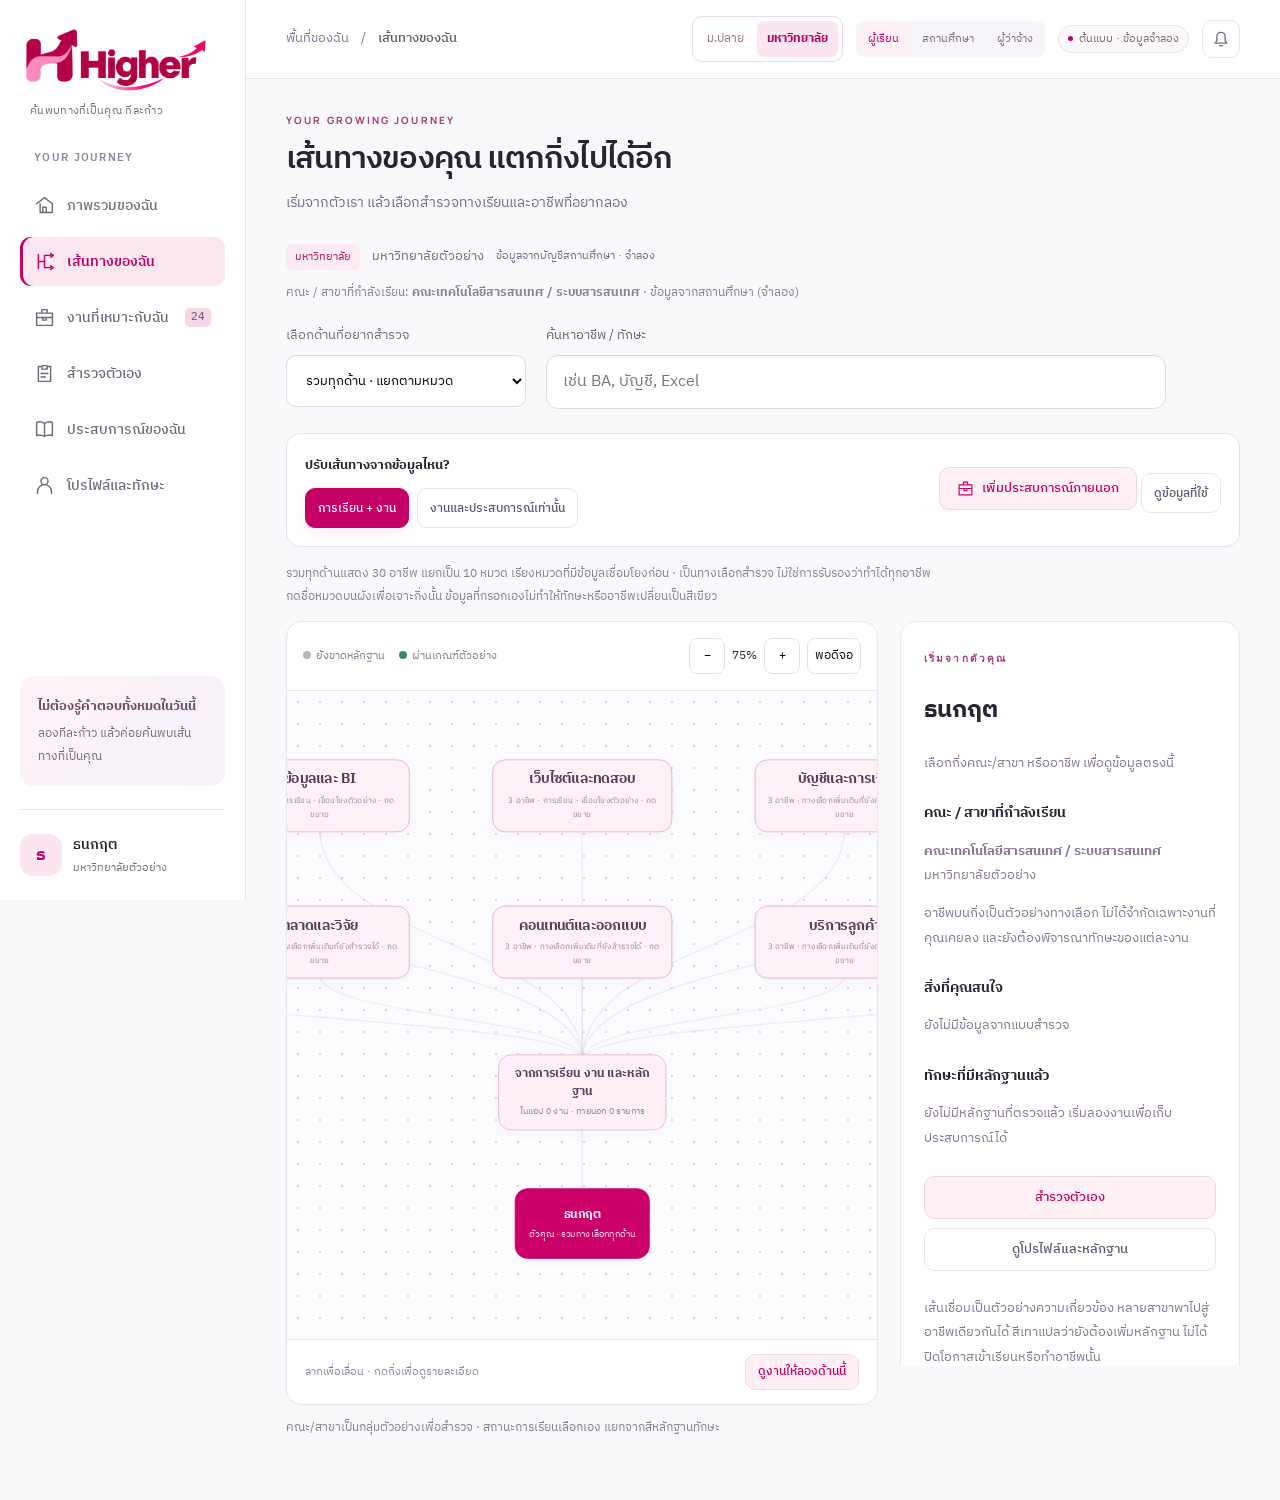
==== university.html @ 0d90d44c "Add files via upload" ====
<!doctype html>
<html lang="th">
<head>
  <meta charset="utf-8"><meta name="viewport" content="width=device-width,initial-scale=1">
  <meta name="theme-color" content="#c90068">
  <meta name="description" content="Higher ต้นแบบสำหรับนักศึกษามหาวิทยาลัย เชื่อมคณะ ทักษะ อาชีพ และงานระหว่างเรียน">
  <title>Higher — ต้นแบบมหาวิทยาลัย</title>
  <link rel="stylesheet" href="styles.css">
  <link rel="stylesheet" href="polish.css">
  <link rel="stylesheet" href="assessment-v2.css">
  <link rel="stylesheet" href="theme-v3.css">
  <link rel="stylesheet" href="careers-v4.css">
  <link rel="stylesheet" href="journey-v5.css">
  <link rel="stylesheet" href="tree-v6.css">
  <link rel="stylesheet" href="adaptive-journey.css">
  <link rel="stylesheet" href="audit-fixes.css">
</head>
<body data-demo-cohort="university">
  <div id="app"></div><div id="overlay"></div><div id="toast" role="status" aria-live="polite"></div>
  <script src="app.js"></script>
  <script src="assessment-v2.js"></script>
  <script src="experience-v3.js"></script>
  <script src="career-data-v4.js"></script>
  <script src="careers-v4.js"></script>
  <script src="journey-v5.js"></script>
  <script src="tree-v6.js"></script>
  <script src="institution-v7.js"></script>
  <script src="education-tree-v8.js"></script>
  <script src="demo-navigation.js"></script>
  <script src="adaptive-journey.js"></script>
  <script src="audit-fixes.js"></script>
</body>
</html>
---- styles.css ----
@import url('https://fonts.googleapis.com/css2?family=IBM+Plex+Sans+Thai:wght@400;450;500;600;700&family=Manrope:wght@400;500;600;700;800&display=swap');
:root{--pink:#c90068;--pink-dark:#a50055;--soft:#fff0f6;--ink:#26252d;--muted:#85818d;--line:#eeecf1;--green:#267a65;--bg:#faf9fc;--purple:#8064c5;--blue:#4589bd;--gold:#b88b35;--side:238px}*{box-sizing:border-box}body{margin:0;background:var(--bg);color:var(--ink);font-family:'IBM Plex Sans Thai',system-ui,sans-serif;font-size:14px}button,input,select,textarea{font:inherit}button,a,input,select,textarea{-webkit-tap-highlight-color:transparent}button{cursor:pointer}button:disabled{cursor:not-allowed;opacity:.45}button,a{touch-action:manipulation}button:focus-visible,a:focus-visible{outline:3px solid #eeb0d0;outline-offset:4px}a{color:inherit;text-decoration:none}svg{display:block}button svg{pointer-events:none}.icon{width:20px;height:20px;flex-shrink:0}.sidebar{width:var(--side);position:fixed;inset:0 auto 0 0;background:white;border-right:1px solid var(--line);padding:32px 22px;display:flex;flex-direction:column;z-index:30}.brand{display:flex;align-items:center;gap:10px;font-family:Manrope,sans-serif;font-size:29px;font-weight:800;letter-spacing:-1.7px}.brand-mark{color:var(--pink);width:32px;height:36px}.brand span{color:var(--pink)}.side-caption{font-size:11px;color:var(--muted);margin:6px 0 34px 42px;letter-spacing:.2px}.nav-label{font-size:10px;letter-spacing:1.6px;font-weight:600;color:#aba6b0;margin:0 13px 13px}.nav{display:grid;gap:6px}.nav a{display:flex;align-items:center;gap:12px;border-radius:10px;padding:12px 13px;color:#797481;font-weight:500}.nav a:hover{background:#faf7fa}.nav a.active{background:var(--soft);color:var(--pink);font-weight:600}.nav a .count{margin-left:auto;background:#f7d7e7;border-radius:5px;padding:0 6px;font-size:10px}.sidebar-bottom{margin-top:auto}.side-note{padding:16px;background:#faf8fc;border:1px solid var(--line);border-radius:12px;font-size:11px;color:var(--muted);line-height:1.8}.side-note b{display:block;color:#69606e;margin-bottom:4px}.profile-small{display:flex;align-items:center;gap:10px;margin-top:21px;border-top:1px solid var(--line);padding-top:20px}.avatar{display:grid;place-items:center;width:36px;height:36px;border-radius:12px;background:#f5dcea;color:var(--pink);font-weight:700}.profile-small b{font-size:12px}.profile-small small{font-size:10px;display:block;color:var(--muted)}.main{margin-left:var(--side)}.topbar{height:77px;border-bottom:1px solid var(--line);padding:0 42px;background:#ffffffd9;display:flex;align-items:center;justify-content:space-between;gap:15px}.breadcrumb{font-size:12px;color:var(--muted);display:flex;gap:10px;align-items:center}.breadcrumb b{color:#605868;font-weight:500}.top-actions{display:flex;gap:16px;align-items:center}.demo-pill{display:flex;align-items:center;gap:6px;font-size:10px;color:#9e8391;background:#fbf5f8;border:1px solid #f0e3ea;padding:4px 9px;border-radius:20px}.dot{height:5px;width:5px;border-radius:50%;background:var(--pink);display:inline-block}.icon-button{border:1px solid var(--line);background:white;border-radius:8px;width:34px;height:34px;display:grid;place-items:center;color:#777080}.content{max-width:1530px;margin:auto;padding:35px 42px 44px}.eyebrow{font:700 10px Manrope,sans-serif;letter-spacing:2px;color:var(--pink);margin-bottom:8px}.page-head{display:flex;justify-content:space-between;align-items:center;gap:20px;margin-bottom:24px}.page-head h1{font-size:28px;letter-spacing:-.7px;margin:0 0 6px;font-weight:600}.page-head p{margin:0;font-size:12px;color:var(--muted);line-height:1.8}.btn{display:inline-flex;align-items:center;justify-content:center;gap:8px;border:1px solid var(--line);background:white;padding:10px 16px;border-radius:9px;color:#665c6b;font-weight:500;font-size:12px;white-space:nowrap}.btn .icon{width:16px;height:16px}.btn:hover{background:#faf6f9;border-color:#dec8d4}.btn.primary{background:var(--pink);border-color:var(--pink);color:white;box-shadow:0 4px 10px #c9006812}.btn.primary:hover{background:var(--pink-dark)}.btn.soft{color:var(--pink);border-color:#f2d5e3;background:var(--soft)}.btn.small{padding:7px 11px;font-size:11px}.btn.ghost{background:transparent;border-color:transparent}.stats{display:grid;grid-template-columns:repeat(4,1fr);gap:16px;margin-bottom:22px}.stat{background:white;border:1px solid var(--line);border-radius:12px;padding:17px 19px;display:flex;gap:13px;align-items:center}.stat-icon{display:grid;place-items:center;width:38px;height:38px;border-radius:11px;background:var(--soft);color:var(--pink)}.stat:nth-child(2) .stat-icon{color:var(--purple);background:#f2edf9}.stat:nth-child(3) .stat-icon{color:var(--green);background:#eaf5f0}.stat:nth-child(4) .stat-icon{color:var(--gold);background:#fcf5e9}.stat small{font-size:10px;color:var(--muted);display:block}.stat strong{font-family:Manrope,sans-serif;font-size:22px;line-height:1.7}.stat strong em{font:400 11px 'IBM Plex Sans Thai',sans-serif;color:var(--muted);font-style:normal;margin-left:5px}.map-layout{display:grid;grid-template-columns:minmax(0,1fr) 280px;gap:20px;align-items:start}.panel{background:white;border:1px solid var(--line);border-radius:13px;overflow:hidden}.panel-top{padding:18px 21px;border-bottom:1px solid var(--line);display:flex;justify-content:space-between;align-items:center;gap:12px}.panel-top h2{font-size:14px;font-weight:600;margin:0 0 3px}.panel-top p{font-size:10px;color:var(--muted);margin:0}.segmented{display:inline-flex;gap:3px;background:#f7f5f8;padding:3px;border-radius:8px}.segmented button{border:0;background:transparent;border-radius:6px;padding:6px 11px;font-size:10px;color:var(--muted)}.segmented button.active{background:white;color:var(--pink);box-shadow:0 1px 4px #28202c10}.map-toolbar{display:flex;align-items:center;justify-content:space-between;gap:10px;padding:12px 20px;flex-wrap:wrap}.legend{display:flex;gap:13px;font-size:9px;color:var(--muted);align-items:center}.legend span{display:flex;gap:5px;align-items:center}.legend i{width:7px;height:7px;border:1.5px solid #c6c1cd;border-radius:50%;display:inline-block}.legend .done{background:var(--pink);border-color:var(--pink)}.legend .open{border-color:var(--pink);background:white}.legend .later{border-style:dashed}.map-note{font-size:9px;color:#9b8490}.map-viewport{position:relative;height:510px;overflow:auto;background-color:#fcfbfe;background-image:radial-gradient(#ddd7e7 1px,transparent 1px);background-size:19px 19px;scrollbar-width:thin;overscroll-behavior:contain}.map-stage{position:relative;width:850px;height:535px;transform-origin:top left;transition:scale .15s}.map-lines{position:absolute;inset:0;width:850px;height:535px;pointer-events:none}.path{fill:none;stroke:#dad3e4;stroke-width:2;stroke-linecap:round;stroke-dasharray:5 6}.path.ready{stroke:#d670a4;stroke-dasharray:none}.path.explored{stroke:var(--pink);stroke-width:3;stroke-dasharray:none}.branch-caption{position:absolute;top:20px;font-size:10px;font-weight:500;display:flex;gap:5px;align-items:center;color:var(--purple)}.branch-caption.biz{color:var(--green)}.branch-caption.tech{color:var(--blue)}.node{position:absolute;z-index:2;transform:translate(-50%,-50%);width:140px;min-height:63px;background:white;border:1px solid #e0dbe7;border-radius:10px;padding:10px;text-align:left;box-shadow:0 3px 8px #3a234607;transition:box-shadow .2s,border-color .2s,translate .2s;color:var(--ink)}.node:hover{box-shadow:0 5px 15px #c900681c;translate:0 -2px;border-color:#d56b9f}.node .node-top{display:flex;gap:6px;align-items:center}.node .node-icon{width:24px;height:24px;background:#f6f1fa;border-radius:7px;color:var(--purple);display:grid;place-items:center}.node-icon .icon{width:14px;height:14px}.node b{display:block;font-size:10px;font-weight:600;line-height:1.6}.node small{display:block;margin:5px 0 0;font-size:8px;color:var(--muted)}.node.ready{border-color:#e2a6c4}.node.ready .node-icon{background:var(--soft);color:var(--pink)}.node.done{background:#fff4f9;border-color:var(--pink)}.node.selected{outline:3px solid #f8d6e7;outline-offset:3px;border-color:var(--pink)}.node.future{background:#fcfbfd}.node.future .node-icon{background:#f1eff4;color:#a49aaf}.node.current{width:160px;background:var(--pink);color:white;border-color:var(--pink);box-shadow:0 6px 18px #c9006825}.node.current small{color:#ffd2e8}.node.current .node-icon{background:#ffffff22;color:white}.node-badge{position:absolute;right:7px;top:-8px;font-size:7px;color:var(--pink);background:#fff0f6;border:1px solid #f1c8dc;padding:1px 5px;border-radius:8px}.node.done .node-badge{background:var(--pink);color:white;border-color:var(--pink)}.map-controls{display:flex;align-items:center;gap:5px}.map-controls button{border:1px solid var(--line);background:white;width:27px;height:27px;border-radius:6px;color:#746a7e;font-size:14px}.map-controls span{font-family:Manrope;font-size:9px;color:var(--muted);width:36px;text-align:center}.map-bottom{padding:12px 18px;display:flex;justify-content:space-between;align-items:center;font-size:10px;color:var(--muted);border-top:1px solid var(--line)}.map-bottom span{display:flex;align-items:center;gap:6px}.map-bottom .icon{width:13px;height:13px}.detail-panel{padding:21px}.detail-tag{font-size:9px;color:var(--pink);display:inline-block;background:var(--soft);padding:4px 8px;border-radius:5px;margin:12px 0 8px}.detail-icon{width:44px;height:44px;border-radius:12px;background:var(--soft);display:grid;place-items:center;color:var(--pink)}.detail-panel h2{font-size:20px;line-height:1.5;margin:0 0 5px;letter-spacing:-.4px}.detail-panel>p{font-size:11px;color:var(--muted);line-height:1.9;margin:8px 0 18px}.section-label{font-size:10px;font-weight:600;margin:20px 0 11px}.skill{margin:10px 0}.skill-head{display:flex;justify-content:space-between;font-size:10px;color:#79717f;margin-bottom:6px}.skill-head span:last-child{font-family:Manrope;font-size:9px}.track{height:4px;border-radius:4px;background:#f0edf3;overflow:hidden}.track i{height:100%;display:block;border-radius:4px;background:#ce76a6}.skill.met .track i{background:#67a18e}.tip{border:1px solid #efdeea;background:#fffafd;border-radius:9px;padding:11px;font-size:10px;color:#987489;line-height:1.8;margin:16px 0}.next-route{padding:10px 0;border-top:1px solid var(--line);display:flex;align-items:center;justify-content:space-between;font-size:11px}.next-route small{font-size:9px;color:var(--muted)}.detail-panel .btn{width:100%;margin-top:8px}.note-under{margin-top:13px;font-size:9px;color:var(--muted);line-height:1.8}.below-grid{display:grid;grid-template-columns:1.2fr 1fr;gap:20px;margin-top:20px}.mini-list{padding:5px 20px}.mini-row{padding:13px 0;display:flex;align-items:center;gap:12px;border-bottom:1px solid var(--line)}.mini-row:last-child{border-bottom:0}.mini-row .logo-tile{width:36px;height:36px;background:#faf1f6;color:var(--pink);border-radius:10px;display:grid;place-items:center;font-weight:700}.mini-row b{font-size:11px;display:block}.mini-row p{font-size:10px;color:var(--muted);margin:3px 0 0}.mini-row .right{margin-left:auto;text-align:right}.mini-row strong{font:700 12px Manrope}.mini-row .icon{width:17px}.update-block{padding:20px;display:flex;gap:12px}.update-block .round-icon{width:30px;height:30px;background:#ecf5f0;border-radius:50%;color:var(--green);display:grid;place-items:center;flex-shrink:0}.update-block b{font-size:11px}.update-block p{font-size:10px;color:var(--muted);line-height:1.9;margin:5px 0 10px}.pill{display:inline-flex;align-items:center;gap:5px;padding:4px 8px;border-radius:5px;font-size:9px;background:#f5f2f8;color:#81738e}.pill.pink{background:var(--soft);color:var(--pink)}.pill.green{background:#eaf5ef;color:var(--green)}.hero{background:linear-gradient(115deg,#fff3f9,#f8f0fc 65%,#f0f3fc);border:1px solid #f0ddeb;border-radius:16px;padding:30px;display:grid;grid-template-columns:1fr .7fr;align-items:center;gap:20px;margin-bottom:24px}.hero h2{font-size:29px;line-height:1.6;font-weight:600;letter-spacing:-.6px;margin:5px 0 12px}.hero h2 em{font-style:normal;color:var(--pink)}.hero p{color:#958393;font-size:12px;line-height:1.9;max-width:470px}.hero-steps{display:flex;align-items:center;justify-content:center;gap:12px}.hero-step{width:80px;height:95px;display:flex;align-items:center;justify-content:center;flex-direction:column;gap:10px;border:1px solid #ffffff;background:#ffffffaa;border-radius:14px;box-shadow:0 10px 20px #9c698b0b;color:var(--pink);font-size:10px}.hero-step:nth-child(3){translate:0 -25px}.hero-step:nth-child(1){translate:0 25px}.section-head{display:flex;justify-content:space-between;align-items:center;margin:26px 0 15px}.section-head h2{margin:0;font-size:17px;font-weight:600}.section-head p{font-size:11px;color:var(--muted)}.job-grid{display:grid;grid-template-columns:repeat(3,1fr);gap:17px}.job-card{background:white;border:1px solid var(--line);border-radius:13px;padding:20px;transition:transform .2s,box-shadow .2s}.job-card:hover{transform:translateY(-3px);box-shadow:0 10px 22px #38213908}.job-card .company{display:flex;align-items:center;justify-content:space-between;margin-bottom:17px}.company-symbol{width:39px;height:39px;border-radius:10px;display:grid;place-items:center;background:#f2ebfa;color:var(--purple);font:800 15px Manrope}.job-card:nth-child(2n) .company-symbol{background:#eaf4ef;color:var(--green)}.job-card:nth-child(3n) .company-symbol{background:#eaf1fa;color:var(--blue)}.job-card h3{font-size:16px;margin:0 0 4px}.job-card .company-name{color:var(--muted);font-size:10px}.job-card .tags{display:flex;gap:5px;flex-wrap:wrap;margin:13px 0}.job-card .reason{font-size:10px;line-height:1.8;color:#94818e;background:#fdf8fb;border-radius:7px;padding:10px}.job-card .job-foot{display:flex;justify-content:space-between;align-items:center;border-top:1px solid var(--line);padding-top:13px;margin-top:16px}.money{font:700 17px Manrope;color:var(--ink)}.money small{font:400 9px 'IBM Plex Sans Thai';color:var(--muted)}.filters{display:flex;gap:9px;align-items:center;margin-bottom:20px;flex-wrap:wrap}.search{position:relative;flex:1;min-width:180px}.search .icon{position:absolute;left:12px;top:12px;color:#aaa0b3;width:16px;height:16px}.search input{width:100%;padding:11px 14px 11px 37px;border:1px solid var(--line);border-radius:9px;background:white;font-size:12px}.filter-button{border:1px solid var(--line);background:white;border-radius:8px;padding:10px 15px;color:#8c8093;font-size:11px}.filter-button.active{background:var(--pink);border-color:var(--pink);color:white}.jobs-count{font-size:10px;color:var(--muted);margin-left:auto}.steps-overview{display:grid;grid-template-columns:repeat(3,1fr);gap:18px}.step-card{padding:22px;border:1px solid var(--line);border-radius:12px;background:white}.step-card>span{font:700 24px Manrope;color:#e3becf}.step-card h3{font-size:15px}.step-card p{font-size:11px;line-height:1.9;color:var(--muted)}.assessment-shell{max-width:760px;margin:0 auto}.assessment-intro{padding:32px}.assessment-intro h2{font-size:25px;margin:15px 0}.assessment-intro p{font-size:12px;color:var(--muted);line-height:2}.assessment-step{padding:28px}.step-progress{display:flex;gap:6px;margin:0 0 26px}.step-progress i{height:4px;background:#eee9f1;border-radius:4px;flex:1}.step-progress i.on{background:var(--pink)}.question-number{font-size:10px;color:var(--pink)}.assessment-step h2{font-size:23px;font-weight:600;line-height:1.6;margin:10px 0}.assessment-step .hint{font-size:11px;color:var(--muted)}.options{display:grid;gap:10px;margin:24px 0}.option{border:1px solid var(--line);border-radius:10px;padding:15px;text-align:left;background:white;display:flex;gap:12px;align-items:center}.option .radio{height:17px;width:17px;border:1px solid #d7d0dd;border-radius:50%;flex-shrink:0}.option.active{border-color:var(--pink);background:#fff6fa;color:var(--pink)}.option.active .radio{border:5px solid var(--pink)}.assessment-footer{display:flex;justify-content:space-between;margin-top:25px}.form-grid{display:grid;grid-template-columns:1fr 1fr;gap:16px}.field{display:block;margin-bottom:17px}.field>span{display:block;font-size:11px;color:#837789;margin:0 0 7px}.field input,.field select,.field textarea{width:100%;background:#fcfbfd;border:1px solid #e5dfe9;border-radius:8px;padding:12px;color:#51465b;font-size:12px}.field textarea{resize:vertical;min-height:88px}.check-row{display:flex;gap:9px;align-items:flex-start;color:var(--muted);font-size:11px;line-height:1.9}.check-row input{accent-color:var(--pink);margin-top:4px}.profile-grid{display:grid;grid-template-columns:1fr 1fr;gap:20px}.profile-card{padding:25px}.profile-card h2{font-size:17px;margin-top:0}.profile-intro{display:flex;gap:15px;align-items:center;margin-bottom:20px}.profile-intro .avatar{width:58px;height:58px;font-size:20px}.profile-intro h2{margin:0;font-size:21px}.profile-intro p{font-size:11px;color:var(--muted);margin:4px 0}.skills-profile .skill{margin:16px 0}.skills-profile .skill-head{font-size:12px}.skills-profile .track{height:6px}.role-switch{display:flex;gap:5px}.role-switch button{border:0;background:transparent;font-size:10px;color:var(--muted);padding:5px 8px;border-radius:5px}.role-switch button.active{color:var(--pink);background:var(--soft)}table{width:100%;border-collapse:collapse;font-size:11px;text-align:left}th{font-weight:500;color:var(--muted);background:#fcfbfd;padding:13px 20px;white-space:nowrap}td{padding:17px 20px;border-bottom:1px solid var(--line)}td b{font-size:12px}.table-wrap{overflow:auto}.empty{text-align:center;padding:50px 25px;color:var(--muted)}.empty .icon{margin:auto auto 15px;width:30px;height:30px;color:#c9b4c1}.empty h3{color:#746479;font-size:16px}.empty p{font-size:12px}.work-card{padding:23px;margin-bottom:16px}.work-top{display:flex;align-items:center;justify-content:space-between;gap:20px}.work-card h3{margin:0 0 5px;font-size:17px}.work-card p{font-size:11px;color:var(--muted);line-height:1.9}.work-steps{display:flex;gap:8px;margin:18px 0}.work-steps span{flex:1;border-top:3px solid #eee9f1;padding-top:9px;color:var(--muted);font-size:10px}.work-steps span.on{border-color:var(--pink);color:var(--pink)}.work-actions{display:flex;gap:9px;flex-wrap:wrap}.modal-backdrop{position:fixed;inset:0;background:#29203160;backdrop-filter:blur(4px);z-index:100;display:flex;align-items:center;justify-content:center;padding:24px}.modal{background:white;border-radius:17px;max-width:600px;width:100%;max-height:90vh;overflow:auto;box-shadow:0 20px 80px #20132833}.modal-head{display:flex;justify-content:space-between;align-items:center;padding:22px 25px;border-bottom:1px solid var(--line)}.modal-head h2{font-size:17px;margin:0}.modal-body{padding:25px}.modal-body h3{font-size:23px;margin:12px 0 5px}.modal-body>p{color:var(--muted);font-size:12px;line-height:1.9}.job-facts{display:grid;grid-template-columns:1fr 1fr;gap:13px;margin:20px 0}.job-facts>div{padding:12px;background:#faf8fc;border-radius:8px}.job-facts small{display:block;font-size:10px;color:var(--muted);margin-bottom:5px}.job-facts b{font-size:12px}.modal-list{font-size:12px;line-height:2;color:#877b8d;padding-left:20px}.modal-foot{display:flex;gap:10px;justify-content:flex-end;padding:17px 25px;border-top:1px solid var(--line)}.feedback-stars{display:flex;gap:8px;margin:10px 0 22px}.feedback-stars button{border:1px solid var(--line);border-radius:8px;background:white;padding:9px 13px;color:#a598ae}.feedback-stars button.active{border-color:var(--pink);background:var(--soft);color:var(--pink)}.toast{position:fixed;bottom:25px;left:calc(50% + 80px);transform:translateX(-50%);background:#392b3e;color:white;padding:12px 20px;border-radius:10px;font-size:12px;box-shadow:0 8px 25px #27192d20;z-index:200;max-width:90vw}.history-entry{border-left:2px solid #f0d4e3;padding:0 0 22px 20px;margin:5px 0 0 8px;position:relative}.history-entry:before{content:'';position:absolute;width:8px;height:8px;background:var(--pink);border:3px solid white;box-sizing:content-box;border-radius:50%;left:-8px;top:0}.history-entry h3{font-size:14px;margin:0 0 8px}.history-entry p{font-size:11px;color:var(--muted);line-height:1.9;margin:5px 0}.history-entry small{font-size:10px;color:#a699aa}.mobile-menu{display:none}.full-width{width:100%}.spacer{height:15px}.helper-text{color:var(--muted);font-size:10px;line-height:1.8}.error-text{font-size:11px;color:#bd4065}.welcome-tag{font-size:10px;color:var(--pink);background:white;border:1px solid #f1d5e4;border-radius:20px;padding:4px 10px;display:inline-flex;gap:6px;align-items:center}.key-note{color:var(--muted);font-size:10px;line-height:1.9;margin-top:17px}.recent-state{font-size:10px;background:#f0f6f2;padding:8px 12px;color:var(--green);border-radius:8px}.mobile-nav-backdrop{display:none}
@media(min-width:1550px){.map-viewport{height:540px}.map-stage{margin:0 auto}.content{padding-top:42px}}@media(max-width:1200px){:root{--side:208px}.sidebar{padding:27px 16px}.content{padding:28px}.topbar{padding:0 28px}.map-layout{grid-template-columns:minmax(0,1fr) 250px}.job-grid{grid-template-columns:repeat(2,1fr)}.stat{padding:14px 12px;gap:8px}.stat-icon{width:30px;height:30px}.stat strong{font-size:19px}}@media(max-width:980px){.map-layout{grid-template-columns:1fr}.detail-panel{display:grid;grid-template-columns:1fr 1fr;gap:0 28px}.detail-main{grid-row:span 2}.detail-panel>p{margin:0}.detail-panel .section-label{margin-top:10px}.detail-secondary .btn{width:auto}.below-grid{grid-template-columns:1fr 1fr}.hero{grid-template-columns:1fr}.hero-steps{display:none}}@media(max-width:740px){:root{--side:0px}.sidebar{transform:translateX(-105%);width:230px;transition:transform .2s;box-shadow:10px 0 35px #22162c15}.sidebar.open{transform:translateX(0)}.mobile-nav-backdrop.open{display:block;position:fixed;inset:0;background:#22162c40;z-index:25}.main{margin:0}.mobile-menu{display:grid}.topbar{height:65px;padding:0 18px}.breadcrumb{font-size:10px}.top-actions{gap:8px}.role-switch{display:none}.demo-pill{font-size:9px}.content{padding:24px 16px}.page-head{align-items:flex-start;gap:10px}.page-head h1{font-size:24px}.page-head p{font-size:11px}.page-head .btn{font-size:10px;padding:9px}.stats{grid-template-columns:repeat(2,1fr);gap:10px}.stat{padding:13px}.map-toolbar{padding:12px;gap:7px}.legend{gap:8px;font-size:8px}.map-note{display:none}.map-viewport{height:460px}.map-bottom{font-size:9px;padding:12px}.panel-top{padding:16px}.panel-top .segmented button{padding:6px 8px}.detail-panel{display:block}.detail-panel h2{font-size:20px}.below-grid,.profile-grid,.steps-overview{grid-template-columns:1fr}.job-grid{grid-template-columns:1fr}.hero{padding:24px}.hero h2{font-size:25px}.form-grid{grid-template-columns:1fr;gap:0}.assessment-step{padding:22px}.assessment-step h2{font-size:21px}.work-top{align-items:flex-start}.work-top .btn{font-size:10px}.work-steps span{font-size:9px}.modal-backdrop{padding:12px}.modal{max-height:94vh}.modal-body{padding:20px}.modal-head{padding:17px 20px}.toast{left:50%;width:max-content;max-width:90vw}.profile-card{padding:20px}.map-controls{gap:3px}.segmented{white-space:nowrap}.job-facts{grid-template-columns:1fr 1fr}.modal-foot{padding:15px 20px}.page-head .hide-mobile{display:none}}
---- polish.css ----
.node{width:124px}
.node.current{width:160px}
.branch-caption .icon{width:13px;height:13px}
.job-card .reason>.icon{display:inline-block;vertical-align:middle;width:12px;height:12px;margin-right:4px}
.tip>.icon{display:inline-block;vertical-align:middle;width:13px;height:13px}
.detail-panel .detail-main>p{font-size:11px;line-height:1.9;color:var(--muted)}
.assessment-intro .detail-icon>.icon{width:25px;height:25px}
.sidebar .profile-small .avatar{flex-shrink:0}
.sidebar .profile-small>div:last-child{min-width:0}
.sidebar .profile-small small{white-space:nowrap;text-overflow:ellipsis;overflow:hidden}
---- assessment-v2.css ----
.survey-layout{max-width:830px;margin:0 auto}.survey-meta{display:flex;align-items:center;justify-content:space-between;font-size:11px;color:var(--muted);margin-bottom:12px;gap:12px}.survey-progress{height:5px;background:#eee9f1;border-radius:6px;overflow:hidden;margin-bottom:25px}.survey-progress i{display:block;height:100%;background:var(--pink);transition:width .2s}.survey-box{padding:30px}.survey-box h2{font-size:24px;line-height:1.7;margin:12px 0}.survey-box .question-help{font-size:12px;color:var(--muted);line-height:1.9;margin:0 0 22px}.survey-box .options .option{font-size:13px}.survey-box .option .radio.square{border-radius:4px}.survey-box .example{padding:15px 18px;border-left:3px solid #e5a1c2;background:#fff7fb;border-radius:0 8px 8px 0;font-size:12px;line-height:2;color:#826e7e;margin:20px 0;white-space:pre-line}.survey-box .example b{color:#5c4a59}.survey-box .option-desc{display:block;font-size:10px;color:var(--muted);margin-top:3px}.survey-box .unknown{border-style:dashed;color:#87788f;background:#fcfafc}.survey-navigation{display:flex;justify-content:space-between;align-items:center;border-top:1px solid var(--line);margin-top:26px;padding-top:20px;gap:10px}.survey-counter{font-size:11px;color:var(--muted);text-align:center}.assessment-notice{font-size:10px;line-height:1.9;color:#9b8795;padding:14px 0}.survey-intro-grid{display:grid;grid-template-columns:repeat(3,1fr);gap:12px;margin:22px 0}.survey-intro-grid>div{border:1px solid var(--line);padding:15px;border-radius:10px;font-size:11px;line-height:1.8}.survey-intro-grid strong{font-size:21px;font-family:Manrope;display:block;color:var(--pink);margin-bottom:6px}.survey-intro-grid small{display:block;color:var(--muted)}.interest-grid{display:grid;grid-template-columns:repeat(2,1fr);gap:14px}.interest-item{padding:15px;border:1px solid var(--line);border-radius:10px}.interest-item h3{font-size:13px;margin:0 0 4px}.interest-item p{font-size:10px;color:var(--muted);line-height:1.8;margin:4px 0 12px}.interest-item strong{font:700 18px Manrope;color:var(--pink)}.interest-item small{font-size:10px;color:var(--muted)}.interest-item .track{margin-top:10px}.interest-item .track i{background:var(--pink)}.survey-section{padding:24px;margin-bottom:18px}.survey-section>h2{font-size:18px;margin:0 0 9px}.survey-section>p{font-size:12px;line-height:1.9;color:var(--muted)}.result-columns{display:grid;grid-template-columns:1.25fr 1fr;gap:20px}.result-list{padding:0;list-style:none;margin:12px 0}.result-list li{padding:11px 0;border-bottom:1px solid var(--line);font-size:12px;line-height:1.9;display:flex;justify-content:space-between;gap:12px}.result-list li span{color:var(--muted);text-align:right}.module-cards{display:grid;grid-template-columns:repeat(3,1fr);gap:12px}.module-card{border:1px solid var(--line);border-radius:11px;padding:18px;background:#fff}.module-card h3{font-size:15px;margin:10px 0 7px}.module-card p{font-size:11px;color:var(--muted);line-height:1.9;min-height:42px}.module-card .btn{width:100%}.module-card .detail-icon{width:34px;height:34px}.result-actions{display:flex;gap:10px;flex-wrap:wrap;margin-top:18px}.task-table{width:100%;border-collapse:collapse;margin:16px 0;font-size:12px}.task-table th,.task-table td{padding:9px 12px;border:1px solid var(--line);font-weight:400}.task-table th{background:#fff0f6}.rubric{font-size:11px;line-height:1.9;border:1px solid var(--line);border-radius:8px;padding:14px;margin:16px 0}.rubric summary{cursor:pointer;color:var(--pink)}.rubric ul{padding-left:18px;color:var(--muted)}.source-links{font-size:11px;line-height:2;color:var(--muted);margin:15px 0}.source-links a{color:var(--pink);text-decoration:underline;text-underline-offset:3px}.confidence-note{font-size:10px;line-height:1.8;background:#f7f4fb;border-radius:8px;padding:10px;color:#8c7c9a}.evidence-row{display:flex;justify-content:space-between;gap:10px;font-size:11px;padding:10px 0;border-bottom:1px solid var(--line)}.evidence-row span{color:var(--muted);text-align:right}.branch-survey-link{margin-top:16px;padding-top:12px;border-top:1px solid var(--line)}.support-note{padding:13px;border:1px solid #f3dce8;border-radius:8px;color:#946c84;background:#fff8fb;font-size:11px;line-height:1.9}.task-review-response{padding:15px;background:#faf8fc;border-radius:8px;white-space:pre-wrap;overflow-wrap:anywhere;font-size:12px;line-height:1.9;margin:12px 0}.survey-box textarea{width:100%;min-height:140px;padding:14px;border:1px solid #e7dfe9;border-radius:9px;resize:vertical;font:inherit;line-height:1.9}.survey-box input{width:100%;padding:12px;border:1px solid #e7dfe9;border-radius:8px}.survey-box .table-scroll{overflow:auto}.skills-placeholder{font-size:11px;color:var(--muted);padding:12px 0;line-height:1.9}
@media(max-width:740px){.survey-box{padding:21px}.survey-box h2{font-size:21px}.survey-intro-grid{gap:7px}.survey-intro-grid>div{padding:11px;font-size:10px}.result-columns{grid-template-columns:1fr}.module-cards{grid-template-columns:1fr}.module-card p{min-height:0}.interest-grid{gap:10px}.survey-section{padding:20px}.survey-navigation .btn{font-size:11px;padding:10px 12px}}
---- theme-v3.css ----
/* Higher v3: an approachable workspace, with the roadmap as the main canvas. */
:root{--pink:#c50065;--pink-dark:#a50055;--soft:#fff0f6;--ink:#292431;--muted:#756b7f;--line:#e9e5ed;--bg:#f9f8fb;--side:246px;--green:#24755e;--blue:#356b9f;--purple:#7753ab}
body{font-size:16px;line-height:1.65}button,input,select,textarea{font:inherit}button:focus-visible,a:focus-visible,input:focus-visible,textarea:focus-visible,select:focus-visible{outline:3px solid #d25e9a;outline-offset:3px}.sidebar{padding:23px 20px;background:#fff;border-color:var(--line)}.brand{letter-spacing:0;display:block;padding:0 2px}.brand-image{display:block;width:188px;max-width:100%;height:auto}.side-caption{margin:8px 10px 29px;font-size:11px;color:#78697b;letter-spacing:.3px}.nav-label{font-size:11px;letter-spacing:1.3px;color:#8f8398;margin:0 14px 14px}.nav{gap:7px}.nav a{font-size:14px;padding:12px 14px;border-radius:11px;gap:12px;color:#716879;font-weight:450;min-height:49px}.nav a.active{background:#fce7f1;color:var(--pink);box-shadow:inset 3px 0 var(--pink)}.nav a .count{font-size:11px;min-width:21px;text-align:center}.nav .icon{width:21px;height:21px}.side-note{border:0;background:linear-gradient(140deg,#fff3f8,#f6f1fa);padding:18px;font-size:12px;border-radius:14px;line-height:1.9}.side-note b{font-size:13px;color:#6d4d64}.profile-small{gap:11px;margin-top:23px;padding-top:22px}.profile-small b{font-size:14px;font-weight:600}.profile-small small{font-size:11px}.avatar{height:42px;width:42px;font-size:17px;background:#fce5f0;border-radius:13px}.topbar{height:79px;padding:0 40px;background:#fff;position:relative}.breadcrumb{font-size:13px;color:#83748e;gap:12px}.breadcrumb b{font-size:13px}.top-actions{gap:13px}.role-switch{padding:3px;background:#f8f5fa;border-radius:8px}.role-switch button{font-size:11px;padding:6px 9px}.demo-pill{font-size:11px;background:#fcf9fb;border-color:#ece2e9;color:#7d6373;padding:5px 10_sinkpx}.icon-button{width:38px;height:38px;border-radius:10px}.content{padding:34px 40px 48px;max-width:1640px}.page-head{margin-bottom:27px;align-items:center}.page-head h1{font-size:31px;font-weight:600;letter-spacing:-.8px;line-height:1.55;margin:0 0 7px}.page-head p{font-size:14px;color:var(--muted);max-width:740px;line-height:1.9}.eyebrow{font-size:10px;letter-spacing:2.1px;font-weight:700;margin-bottom:8px;color:#a63872}.btn{min-height:43px;font-size:13px;padding:10px 17px;border-radius:10px;gap:8px;line-height:1.6;color:#62536c;transition:background .15s,box-shadow .15s,transform .15s}.btn.primary{background:var(--pink);color:white;box-shadow:0 4px 12px #b9006014}.btn.primary:hover{background:var(--pink-dark);box-shadow:0 5px 15px #b9006022;transform:translateY(-1px)}.btn.small{font-size:12px;min-height:36px;padding:7px 12px}.btn.ghost{box-shadow:none}.btn .icon{width:17px;height:17px}.panel{border-radius:16px;border-color:var(--line);box-shadow:0 2px 3px #3c234503}.panel-top{padding:19px 23px}.panel-top h2{font-size:17px;font-weight:600;margin:0 0 4px}.panel-top p{font-size:12px;line-height:1.7}.helper-text,.key-note{font-size:12px;line-height:1.9;color:var(--muted)}.pill{font-size:11px;padding:4px 9px;border-radius:6px;line-height:1.7}.pill.pink{color:#a51b61;background:#fceaf3}.pill.green{color:#256b55;background:#eaf4ef}.stats{gap:15px;margin-bottom:25px}.stat{padding:18px 19px;gap:13px;border-radius:14px;box-shadow:0 2px 4px #3b234303}.stat small{font-size:12px;line-height:1.7}.stat strong{font-size:25px;line-height:1.65}.stat strong em{font-size:11px}.stat-icon{width:42px;height:42px;border-radius:13px}.stat-icon .icon{width:21px;height:21px}.section-head{margin:29px 0 17px}.section-head h2{font-size:21px;font-weight:600}.section-head p{font-size:13px}.section-label{font-size:13px;font-weight:600;margin:22px 0 12px}.mini-list{padding:0 22px}.mini-row{padding:16px 0;gap:13px}.mini-row b{font-size:14px;font-weight:500}.mini-row p{font-size:12px;margin-top:4px}.mini-row strong{font-size:15px}.mini-row .logo-tile{width:41px;height:41px;border-radius:11px}.below-grid{gap:22px;margin-top:23px}.update-block{padding:23px;gap:14px}.update-block b{font-size:14px;font-weight:500}.update-block p{font-size:13px;line-height:1.9}.update-block .round-icon{height:35px;width:35px}.update-block .round-icon .icon{height:18px;width:18px}.job-grid{gap:22px}.job-card{padding:24px;border-radius:16px;box-shadow:0 3px 8px #3f254905}.job-card:hover{box-shadow:0 12px 25px #4c2a5010;border-color:#decad8}.job-card h3{font-size:20px;line-height:1.6;font-weight:600}.job-card .company{margin-bottom:19px}.company-symbol{width:45px;height:45px;font-size:17px;border-radius:13px}.job-card .company-name{font-size:12px}.job-card .tags{margin:16px 0;gap:7px}.job-card .reason{font-size:12px;line-height:1.9;padding:13px;border-radius:9px;color:#7b6374;background:#fcf7fa}.job-card .job-foot{padding-top:17px;margin-top:19px;gap:10px}.money{font-size:22px}.money small{font-size:11px}.filters{gap:9px;margin-bottom:17px}.search input{font-size:14px;padding:12px 16px 12px 40px;min-height:46px;border-radius:10px}.search .icon{top:15px;left:13px;width:17px;height:17px}.filter-button{font-size:13px;min-height:45px;padding:9px 15px;border-radius:9px}.field>span{font-size:13px;color:#75677e;line-height:1.8;margin-bottom:8px}.field input,.field select,.field textarea{font-size:14px;min-height:47px;padding:12px 14px;border-radius:10px;background:#fff}.field textarea{min-height:110px}.check-row{font-size:13px;line-height:1.95;gap:10px}.check-row input{width:18px;height:18px;flex-shrink:0;margin-top:5px}.modal{border-radius:20px;max-width:660px}.modal-head{padding:21px 27px}.modal-head h2{font-size:19px}.modal-body{padding:26px}.modal-body h3{font-size:26px;line-height:1.55}.modal-body>p{font-size:14px;line-height:1.9}.modal-list{font-size:14px;line-height:2}.job-facts{gap:13px;margin:23px 0}.job-facts>div{padding:15px;border-radius:10px}.job-facts small{font-size:12px}.job-facts b{font-size:14px}.modal-foot{padding:18px 26px}.tip{font-size:12px;line-height:1.9;padding:14px;border-radius:10px}.profile-card{padding:27px}.profile-card h2{font-size:20px}.profile-intro h2{font-size:25px}.profile-intro p{font-size:13px}.work-card{padding:26px;margin-bottom:22px}.work-card h3{font-size:22px;line-height:1.6}.work-card p{font-size:13px;line-height:1.9}.work-steps{margin:24px 0}.work-steps span{font-size:12px;padding-top:12px}.work-actions{gap:10px}.empty{padding:55px 25px}.empty h3{font-size:20px;font-weight:500}.empty p{font-size:14px;line-height:1.9}.history-entry h3{font-size:16px;line-height:1.8}.history-entry p{font-size:13px}.history-entry small{font-size:11px}table{font-size:13px}th{padding:15px 22px;font-size:12px}td{padding:19px 22px}td b{font-size:14px}.toast{font-size:14px;padding:14px 22px;line-height:1.8;border-radius:12px;max-width:85vw}
/* Home: one clear next action, followed by the work you can actually try. */
.home-welcome{display:grid;grid-template-columns:1.1fr .9fr;gap:30px;align-items:center;background:linear-gradient(115deg,#fff0f7 0%,#fbf5fc 60%,#f2f2fc 100%);border:1px solid #efdeea;border-radius:20px;padding:33px 35px;margin-bottom:25px;overflow:hidden}.home-welcome h2{font-size:31px;line-height:1.6;letter-spacing:-.8px;margin:10px 0 12px;font-weight:600}.home-welcome h2 em{font-style:normal;color:var(--pink)}.home-welcome p{font-size:14px;line-height:1.9;color:#7c6478;max-width:510px;margin-bottom:21px}.welcome-tag{font-size:10px;letter-spacing:.6px;padding:5px 10px;color:#a73d73;gap:7px}.welcome-tag .icon{width:13px;height:13px}.mini-journey{position:relative;min-height:225px;display:flex;justify-content:center;align-items:center;gap:13px}.journey-stop{background:#ffffffed;box-shadow:0 12px 30px #6d3b6510;border:1px solid #f2e1eb;border-radius:17px;display:flex;flex-direction:column;align-items:center;gap:11px;min-width:100px;min-height:114px;padding:19px 13px;color:#a32e69;font-size:13px;transform:rotate(-4deg)}.journey-stop .icon{width:29px;height:29px}.journey-stop:nth-of-type(2){transform:translateY(-20px) rotate(1deg);color:#7753ab}.journey-stop:nth-of-type(3){transform:translateY(-40px) rotate(5deg);color:var(--green)}.mini-journey>.icon{color:#ce93b3;width:20px;flex-shrink:0}.home-actions{display:flex;gap:10px;flex-wrap:wrap}.home-intro-note{display:flex;justify-content:space-between;gap:25px;font-size:12px;color:var(--muted);padding-top:20px;line-height:1.9}.home-intro-note a{color:var(--pink);white-space:nowrap}
/* Roadmap: bigger labels, separated branches, a navigable spatial canvas. */
.roadmap-v3 .map-layout{grid-template-columns:minmax(0,1fr) 302px;gap:22px}.roadmap-v3 .map-main{min-width:0}.roadmap-v3 .panel-top{gap:15px}.roadmap-v3 .segmented{border:1px solid #eee6ef;border-radius:9px;background:#faf7fb}.roadmap-v3 .segmented button{font-size:12px;padding:7px 12px;min-height:34px}.roadmap-v3 .map-toolbar{padding:14px 19px;border-bottom:1px solid #f0eaf3;gap:10px}.roadmap-v3 .legend{font-size:11px;gap:13px;color:#7c6d86}.roadmap-v3 .legend i{width:9px;height:9px}.roadmap-v3 .map-viewport{height:625px;background-color:#fcfafd;background-image:radial-gradient(#dfd5e5 .8px,transparent .8px);background-size:22px 22px;cursor:grab;touch-action:pan-x pan-y;scrollbar-color:#d4bfce transparent;scrollbar-width:thin;position:relative}.roadmap-v3 .map-viewport.is-panning{cursor:grabbing;user-select:none}.roadmap-v3 .map-space{position:relative;min-width:100%;min-height:100%;margin:0 auto}.roadmap-v3 .map-stage{width:1020px;height:670px;position:absolute;left:0;top:0;margin:0;transition:none;scale:1;transform-origin:top left}.roadmap-v3 .map-lines{width:1020px;height:670px}.roadmap-v3 .path{stroke:#d6cddd;stroke-width:2;stroke-dasharray:5 7}.roadmap-v3 .path.ready{stroke:#d787af;stroke-width:2;stroke-dasharray:none}.roadmap-v3 .path.explored{stroke:var(--pink);stroke-width:3.2;stroke-dasharray:none}.roadmap-v3 .path.is-highlight{stroke:var(--pink);stroke-width:3;stroke-dasharray:none}.roadmap-v3 .branch-label{position:absolute;top:22px;display:flex;align-items:center;gap:7px;font-size:12px;font-weight:500;color:#8f3a70;letter-spacing:.1px;background:#f9eaf3;border-radius:7px;padding:6px 11px}.roadmap-v3 .branch-label.business{background:#eaf4ed;color:#3d735a}.roadmap-v3 .branch-label.tech{background:#eaf1fb;color:#476f9c}.roadmap-v3 .branch-label .icon{width:14px;height:14px}.roadmap-v3 .node{width:146px;min-height:87px;padding:13px 12px;border:1px solid #e6dbe9;border-radius:13px;background:white;box-shadow:0 4px 10px #4b2a5507;translate:0 0;transition:border-color .15s,box-shadow .15s,opacity .15s}.roadmap-v3 .node:hover{translate:0 -2px;box-shadow:0 7px 17px #923a7215;border-color:#d182ad}.roadmap-v3 .node .node-top{gap:8px;align-items:flex-start}.roadmap-v3 .node .node-icon{width:27px;height:27px;border-radius:9px;flex-shrink:0}.roadmap-v3 .node .node-icon .icon{width:16px;height:16px}.roadmap-v3 .node b{font-size:13px;font-weight:600;line-height:1.65}.roadmap-v3 .node small{font-size:10px;margin:9px 0 0;color:#817188;line-height:1.6}.roadmap-v3 .node.ready{border-color:#e8bed4}.roadmap-v3 .node.done{border-color:#63a18c;background:#f1faf5}.roadmap-v3 .node.done .node-icon{color:#28735a;background:#e4f3eb}.roadmap-v3 .node.done small{color:#3e795f}.roadmap-v3 .node.selected{border-color:var(--pink);outline:3px solid #f4d8e7;outline-offset:4px;box-shadow:0 5px 18px #c9006813}.roadmap-v3 .node.future{background:#fff;opacity:1}.roadmap-v3 .node.future .node-icon{background:#f5f1f8;color:#897296}.roadmap-v3 .node.future{border-style:dashed;border-color:#ccbcd4}.roadmap-v3 .node.current{width:180px;min-height:84px;color:white;background:var(--pink);border-color:var(--pink);box-shadow:0 9px 24px #bb005e22}.roadmap-v3 .node.current .node-icon{background:#ffffff25;color:white}.roadmap-v3 .node.current b{font-size:15px}.roadmap-v3 .node.current small{color:#ffe0ef;font-size:11px}.roadmap-v3 .node-badge{font-size:9px;right:8px;top:-10px;padding:2px 7px;border-radius:6px;border-color:#efcee0;background:#fff5fa;color:#ac286b;line-height:1.6}.roadmap-v3 .node.done .node-badge{background:#e9f6ef;color:#2b7258;border-color:#a7d0bc}.roadmap-v3 .map-bottom{padding:13px 18px;font-size:11px;gap:12px;flex-wrap:wrap;line-height:1.8}.roadmap-v3 .map-controls{gap:5px}.roadmap-v3 .map-controls button{width:35px;height:35px;font-size:18px;border-radius:8px;display:grid;place-items:center}.roadmap-v3 .map-controls button .icon{width:17px;height:17px}.roadmap-v3 .map-controls span{font-size:11px;width:40px}.roadmap-v3 .map-message{padding:12px 18px;background:#fffafd;border-bottom:1px solid #f2e5ee;font-size:12px;line-height:1.9;color:#8b5876;display:flex;align-items:flex-start;gap:9px}.roadmap-v3 .map-message .icon{width:16px;height:16px;margin-top:3px;flex-shrink:0}.roadmap-v3 .detail-panel{padding:24px;position:sticky;top:20px}.roadmap-v3 .detail-panel h2{font-size:23px;line-height:1.6;margin:0 0 9px}.roadmap-v3 .detail-panel .detail-main>p{font-size:13px;line-height:1.9;color:var(--muted)}.roadmap-v3 .detail-icon{width:49px;height:49px;border-radius:14px}.roadmap-v3 .detail-tag{font-size:11px;margin:16px 0 11px;padding:5px 9px}.roadmap-v3 .evidence-row{font-size:12px;padding:12px 0}.roadmap-v3 .note-under{font-size:11px;line-height:1.9}.roadmap-v3 .confidence-note{font-size:12px}.roadmap-v3 .branch-survey-link .helper-text{font-size:11px}.roadmap-v3 .next-route{font-size:13px}.roadmap-v3 .next-route small{font-size:11px}.roadmap-v3 .detail-panel .btn{white-space:normal;line-height:1.7}.roadmap-v3 .map-hint{font-size:11px;color:#817288;display:flex;gap:5px;align-items:center}.roadmap-v3 .map-hint .icon{width:14px;height:14px}.branch-toggle{display:flex;gap:5px;flex-wrap:wrap}.branch-toggle button{background:#fff;border:1px solid #eae1ed;border-radius:7px;padding:6px 10px;font-size:11px;min-height:33px;color:#82718d}.branch-toggle button.active{background:#fcebf4;border-color:#edc5da;color:#ad2467}
/* Survey and evidence: generous reading size and a clear primary action. */
.survey-layout{max-width:790px}.survey-box{padding:35px 39px;border-radius:18px}.survey-box h2{font-size:27px;line-height:1.75;letter-spacing:-.5px;margin:13px 0}.survey-box .question-help{font-size:15px;color:#796a82;line-height:1.9;margin-bottom:25px}.survey-box .options{gap:11px;margin:25px 0}.survey-box .options .option{font-size:15px;min-height:59px;padding:15px 18px;line-height:1.8;border-radius:11px;gap:13px}.survey-box .option.active{background:#fff0f7;border-color:var(--pink);box-shadow:0 0 0 1px #c5006512}.survey-box .option:hover{border-color:#dba4c0}.survey-box .option .radio{width:20px;height:20px}.survey-box .example{font-size:14px;padding:18px 21px;line-height:2;color:#77576c;border-left-width:3px;margin:23px 0}.survey-meta{font-size:13px;margin-bottom:13px}.survey-progress{margin-bottom:25px;height:6px}.survey-navigation{padding-top:24px;margin-top:30px}.survey-box textarea{font-size:15px;line-height:1.9;padding:16px;min-height:165px}.survey-box input{font-size:15px;padding:13px 16px;min-height:49px}.assessment-notice{font-size:12px;padding:17px 4px;color:#84728a}.survey-intro-grid{gap:13px;margin:25px 0}.survey-intro-grid>div{font-size:13px;padding:18px}.survey-intro-grid strong{font-size:27px;margin-bottom:8px}.survey-intro-grid small{font-size:12px;line-height:1.9}.support-note{font-size:13px;line-height:1.95;padding:16px;border-radius:11px;color:#865970}.survey-section{padding:28px;border-radius:16px;margin-bottom:22px}.survey-section>h2{font-size:22px;font-weight:600;margin-bottom:11px}.survey-section>p{font-size:14px;line-height:1.9}.interest-grid{gap:15px}.interest-item{padding:18px;border-radius:12px}.interest-item h3{font-size:15px;line-height:1.7}.interest-item p{font-size:12px;line-height:1.9}.interest-item strong{font-size:25px}.interest-item small{font-size:11px}.interest-item .track{height:5px;margin:12px 0}.confidence-note{font-size:12px;line-height:1.9;padding:14px;border-radius:10px}.module-cards{gap:15px}.module-card{padding:21px;border-radius:13px}.module-card h3{font-size:18px;line-height:1.7}.module-card p{font-size:13px;line-height:1.9}.module-card .detail-icon{height:40px;width:40px}.result-list li{font-size:13px;line-height:1.95;padding:14px 0;gap:18px}.result-list li b{font-weight:500;min-width:90px}.result-list li span{max-width:65%}.result-actions{gap:11px;margin-top:23px}.source-links{font-size:12px;line-height:2.1;margin-top:23px}.source-links summary{cursor:pointer;color:#8c5375}.rubric{font-size:13px;padding:17px;line-height:2}.task-review-response{font-size:14px;line-height:2;padding:18px}.evidence-row{font-size:13px;padding:13px 0;line-height:1.9}.evidence-row b{font-weight:500}.evidence-row span{max-width:48%}
@media(min-width:1550px){.content{padding:40px 46px 50px}.topbar{padding:0 46px}.roadmap-v3 .map-viewport{height:660px}.roadmap-v3 .map-layout{grid-template-columns:minmax(0,1fr) 320px}.roadmap-v3 .map-stage{margin:0}}
@media(max-width:1240px){:root{--side:218px}.sidebar{padding:22px 16px}.brand-image{width:175px}.content{padding:29px 27px 42px}.topbar{padding:0 27px}.page-head h1{font-size:28px}.roadmap-v3 .map-layout{grid-template-columns:minmax(0,1fr) 270px;gap:17px}.roadmap-v3 .detail-panel{padding:20px}.roadmap-v3 .map-toolbar{padding:12px 15px}.stats{gap:12px}.stat{padding:16px 13px;gap:9px}.stat small{font-size:11px}.role-switch{display:none}.home-welcome{padding:28px;gap:20px}.home-welcome h2{font-size:29px}.journey-stop{min-width:87px;font-size:12px;padding:18px 10px}.mini-journey{gap:8px}.job-grid{gap:17px}.job-card{padding:21px}}
@media(max-width:1000px){.roadmap-v3 .map-layout{grid-template-columns:1fr}.roadmap-v3 .detail-panel{display:grid;grid-template-columns:1fr 1fr;gap:0 28px;position:static}.roadmap-v3 .detail-main{grid-row:span 2}.roadmap-v3 .detail-secondary .btn{width:100%}.roadmap-v3 .map-viewport{height:590px}.home-welcome{grid-template-columns:1fr}.mini-journey{display:none}.page-head p{font-size:13px}.map-message{font-size:12px}.below-grid{grid-template-columns:1fr}.result-columns{grid-template-columns:1fr}.module-cards{grid-template-columns:1fr}.module-card p{min-height:0}.content{padding:27px 23px 40px}.topbar{padding:0 23px}}
@media(max-width:740px){:root{--side:0px}.sidebar{width:252px}.brand-image{width:200px}.topbar{height:65px;padding:0 16px;position:sticky;top:0;z-index:20;border-bottom:1px solid var(--line)}.top-actions{gap:7px}.demo-pill{font-size:10px;padding:5px 8px}.breadcrumb{font-size:11px;gap:7px}.breadcrumb b{font-size:11px}.content{padding:24px 16px 34px}.page-head{gap:13px;margin-bottom:23px;align-items:flex-start;flex-wrap:wrap}.page-head h1{font-size:26px;letter-spacing:-.6px}.page-head p{font-size:13px;max-width:90vw}.page-head .btn{font-size:12px;min-height:39px;padding:9px 12px}.eyebrow{font-size:10px}.stats{gap:10px;margin-bottom:20px}.stat{padding:15px 12px;gap:10px}.stat-icon{width:35px;height:35px;border-radius:11px}.stat-icon .icon{width:18px;height:18px}.stat small{font-size:11px}.stat strong{font-size:23px}.stat strong em{font-size:10px}.panel-top{padding:18px}.panel-top h2{font-size:16px}.panel-top p{font-size:12px}.roadmap-v3 .map-main>.panel-top{align-items:flex-start;flex-wrap:wrap;gap:10px}.roadmap-v3 .segmented{margin-left:auto}.roadmap-v3 .segmented button{font-size:12px}.roadmap-v3 .map-toolbar{padding:12px;gap:12px}.roadmap-v3 .legend{font-size:10px;gap:10px}.roadmap-v3 .map-viewport{height:520px}.roadmap-v3 .map-controls button{width:38px;height:38px}.roadmap-v3 .map-bottom{font-size:11px;padding:12px 15px}.roadmap-v3 .detail-panel{display:block;padding:22px}.roadmap-v3 .detail-panel h2{font-size:23px}.roadmap-v3 .map-message{font-size:12px;padding:13px 15px}.branch-toggle{gap:5px}.branch-toggle button{font-size:11px;padding:6px 9px;min-height:35px}.home-welcome{padding:25px 23px;border-radius:17px;margin-bottom:20px}.home-welcome h2{font-size:28px}.home-welcome p{font-size:14px}.home-actions .btn{font-size:13px}.home-intro-note{flex-direction:column;gap:8px}.section-head h2{font-size:19px}.job-card{padding:23px}.job-card h3{font-size:21px}.job-card .reason{font-size:13px}.filter-button{min-height:42px;padding:8px 12px;font-size:12px}.filters{gap:7px}.search{flex-basis:100%}.search input{font-size:15px}.survey-box{padding:26px 22px}.survey-box h2{font-size:23px;line-height:1.8}.survey-box .question-help{font-size:14px}.survey-box .options .option{font-size:14px;padding:14px 15px;min-height:58px}.survey-box .example{font-size:14px;padding:15px 17px}.survey-meta{font-size:12px;gap:12px;align-items:flex-start}.survey-meta>span:first-child{max-width:75%}.survey-intro-grid{gap:8px}.survey-intro-grid>div{padding:13px 10px;font-size:12px}.survey-intro-grid strong{font-size:25px}.survey-intro-grid small{font-size:11px}.survey-section{padding:23px 20px}.survey-section>h2{font-size:21px}.interest-item{padding:14px}.interest-item h3{font-size:14px}.interest-item p{font-size:12px}.interest-item strong{font-size:23px}.interest-item small{display:block;font-size:11px}.survey-navigation{gap:7px}.survey-navigation .btn{font-size:12px;padding:10px 12px;min-height:44px}.survey-navigation .btn.ghost{padding:10px 4px}.result-list li{font-size:12px;gap:12px}.result-actions .btn{flex-grow:1;white-space:normal}.modal-backdrop{padding:10px}.modal{border-radius:16px}.modal-head{padding:17px 20px;gap:15px}.modal-head h2{font-size:17px}.modal-body{padding:21px}.modal-body h3{font-size:24px}.modal-foot{padding:17px 20px;flex-wrap:wrap}.job-facts{gap:10px}.job-facts>div{padding:13px}.job-facts small{font-size:11px}.job-facts b{font-size:13px}.mini-row b{font-size:13px}.mini-row p{font-size:11px}.mini-row{gap:9px}.mini-row .right strong{font-size:14px}.work-card{padding:22px}.work-card h3{font-size:20px}.work-top{gap:13px}.work-steps{gap:7px}.work-steps span{font-size:10px}.profile-card{padding:23px}.toast{font-size:13px;line-height:1.9;width:max-content;max-width:90vw}.evidence-row{font-size:12px}.modal .field select{font-size:13px}}
.journey-stop{border:1px solid white;color:var(--pink);font-size:12px;font-family:inherit;padding:17px 12px;cursor:pointer;width:100px;min-height:112px;border-radius:16px;transition:transform .15s,box-shadow .15s}
.journey-stop:hover{box-shadow:0 12px 24px #9c698b1a;transform:translateY(-3px)}
.map-bottom>span{display:flex;align-items:center;gap:7px}
.map-bottom>span>.icon{flex-shrink:0}
@media(prefers-reduced-motion:reduce){*{scroll-behavior:auto!important;transition:none!important;animation:none!important}}
---- careers-v4.css ----
.career-tabs{display:flex;gap:8px;margin:0 0 24px;flex-wrap:wrap}.career-tabs button,.career-family-list button{border:1px solid #e7e3e8;background:white;border-radius:12px;padding:12px 16px;font:inherit;color:#665e6a;cursor:pointer}.career-tabs button.active,.career-family-list button.active{background:#fff0f7;border-color:#cc0067;color:#ad0056}.career-family-list{display:flex;gap:8px;flex-wrap:wrap;margin:22px 0}.career-family-list button{display:flex;align-items:center;gap:7px;font-size:13px}.career-family-list svg{width:17px;height:17px}.career-search{margin-bottom:24px}.career-search label{display:block;font-size:13px;color:#68616b;margin-bottom:8px}.career-search input{font:inherit;padding:13px 16px;border:1px solid #ded9e1;border-radius:12px;width:100%;max-width:620px;background:white}.career-search-matches{display:grid;grid-template-columns:repeat(3,minmax(0,1fr));gap:9px;margin-top:12px}.career-search-matches button{background:white;border:1px solid #e6e1e8;border-radius:12px;padding:14px;text-align:left;font:inherit;cursor:pointer}.career-search-matches small{display:block;color:#746c79;margin-top:5px}.career-map-layout{display:grid;grid-template-columns:minmax(0,1fr) 365px;gap:22px;align-items:start}.career-map-layout>*{min-width:0}.career-map-toolbar{display:flex;justify-content:space-between;gap:12px;align-items:center;flex-wrap:wrap;padding:14px 20px;border-top:1px solid #eeeaf0}.career-legend{display:flex;gap:14px;font-size:12px;color:#69626e}.career-legend span{display:flex;gap:6px;align-items:center}.career-legend i{width:10px;height:10px;border-radius:50%;background:#b9bbc0}.career-legend i.verified{background:#2b896b}.career-zoom{display:flex;gap:7px;align-items:center;font-size:12px}.career-zoom .btn{padding:8px 12px;min-width:38px}.career-viewport{overflow:auto;height:620px;background-color:#fbfafc;background-image:radial-gradient(#e0dce3 1px,transparent 1px);background-size:20px 20px;overscroll-behavior:contain;border-block:1px solid #eee9ef}.career-map-space{position:relative}.career-map-stage{position:absolute;width:1120px;height:800px;transform-origin:0 0}.career-map-stage>svg{position:absolute;inset:0;width:1120px;height:800px;pointer-events:none}.career-map-stage path{stroke:#cccdd2;fill:none;stroke-width:2}.career-map-stage path.verified{stroke:#2b896b;stroke-width:3}.career-map-stage path.alternative{stroke:#dedee4;stroke-dasharray:6 7}.career-map-label{position:absolute;top:20px;font-size:15px;color:#746e7a}.career-start,.career-map-skill,.career-map-role{position:absolute;background:#f0f0f3;color:#666873;border:1px solid #d0d1d8;border-radius:15px;box-shadow:0 4px 15px #30253506;font:inherit;text-align:left;padding:18px 20px;line-height:1.6}.career-start{width:155px;background:#fff0f7;border-color:#e5a7c5;color:#a30052}.career-start svg{display:block;width:23px;height:23px;margin-bottom:7px}.career-map-skill{width:245px;min-height:88px;cursor:pointer}.career-map-role{width:265px;min-height:100px;cursor:pointer}.career-map-skill b,.career-map-role b{font-size:17px;display:block}.career-map-stage small{display:block;font-size:13px;margin-top:5px}.career-map-role.is-selected{outline:3px solid #6d6575;outline-offset:4px}.career-map-role.verified,.career-map-skill.verified{background:#eaf6ef;border-color:#70ae95;color:#226d54}.career-map-role.verified.is-selected{outline-color:#2b896b}.career-map-caption{position:absolute;left:340px;top:740px;font-size:13px;color:#77707e;max-width:700px}.career-note{font-size:12px;line-height:1.9;color:#746a79;padding:0 20px;margin:14px 0}.career-detail{padding:24px}.career-detail h2{font-size:23px;margin:12px 0}.career-detail>p{font-size:14px;color:#736b78;line-height:1.9}.career-detail h3{font-size:16px;margin:28px 0 14px}.career-progress{background:#f2f2f4;border:1px solid #dedde3;border-radius:12px;padding:15px;font-size:13px;line-height:1.8}.career-progress span{display:block;color:#726a77}.career-progress.is-ready{background:#eaf6ef;border-color:#85b69f}.career-skill{border-bottom:1px solid #ece8ee;padding:16px 0}.career-skill-top b{font-size:15px;display:block}.career-skill-top span{display:block;margin-top:5px;font-size:12px;color:#827987}.career-skill.verified .career-skill-top span{color:#267a5c}.career-skill p{font-size:13px;line-height:1.8;color:#6d6474;margin:8px 0}.career-skill summary,.career-sources summary,.career-extras summary{font-size:13px;cursor:pointer;color:#685771;line-height:1.8;margin:10px 0}.career-skill .btn{margin-top:9px}.career-sources a{display:block;font-size:12px;line-height:1.8;margin-top:12px;overflow-wrap:anywhere;color:#a90055}.career-sources p{font-size:12px;line-height:1.9;color:#716978}.career-job-link{display:flex;width:100%;text-align:left;justify-content:space-between;gap:12px;background:#fcf9fb;border:1px solid #ece4ea;border-radius:12px;padding:13px;font:inherit;cursor:pointer;margin-bottom:10px}.career-job-link b{font-size:13px}.career-job-link small{display:block;margin-top:5px;color:#7a707e;font-size:12px}.career-job-link svg{width:18px;flex-shrink:0}.job-type-label{display:inline-block;background:#f9e8f1;border:1px solid #ebc6d9;border-radius:7px;padding:5px 10px;color:#9f0851;font-size:12px;font-weight:700;align-self:flex-start;margin:10px 0}.job-schedule{display:flex;gap:7px;line-height:1.9;color:#706675;font-size:12px;margin-top:auto;padding-block:12px}.job-schedule svg{width:15px;height:17px;flex-shrink:0;margin-top:3px}.job-type-filters{display:flex;gap:14px;align-items:end;flex-wrap:wrap;margin:20px 0}.job-type-filters label{display:grid;gap:6px;font-size:13px;color:#665d6d}.job-type-filters select{font:inherit;border:1px solid #dfd8e2;border-radius:10px;padding:10px 14px;min-width:190px;background:white}.career-job-skill{padding:12px 0;border-bottom:1px solid #eae4ed;font-size:14px}.career-job-skill span{font-size:12px;color:#756b7a;display:block;margin-top:5px}.career-job-skill p{font-size:13px;line-height:1.9}.career-review-queue{margin-top:24px;padding:26px}.career-review-queue h2{font-size:21px}.career-review-queue>p{font-size:14px;color:#756a7a;line-height:1.9}.career-review-row{display:flex;justify-content:space-between;gap:20px;align-items:center;padding:18px 0;border-bottom:1px solid #eee8f0}.career-review-row>div{min-width:0}.career-review-row p{font-size:13px;line-height:1.8;overflow-wrap:anywhere}.career-review-row small{font-size:12px;color:#786c7e}.career-work-evidence{padding:18px 0;border-top:1px solid #eee7f0}.career-work-evidence>div{display:flex;gap:8px;flex-wrap:wrap;margin-top:12px}.career-page button:focus-visible,.career-page input:focus-visible{outline:3px solid #b9005d;outline-offset:3px}
@media(min-width:1650px){.career-map-layout{grid-template-columns:minmax(0,1fr) 420px}.career-viewport{height:700px}}@media(max-width:1180px){.career-map-layout{grid-template-columns:minmax(0,1fr)}.career-detail{max-width:none}.career-search-matches{grid-template-columns:repeat(2,minmax(0,1fr))}}@media(max-width:600px){.career-family-list{flex-wrap:nowrap;overflow:auto;padding-bottom:12px}.career-family-list button{flex-shrink:0}.career-search-matches{grid-template-columns:1fr}.career-viewport{height:460px}.career-detail{padding:20px}.career-review-row{flex-direction:column;align-items:start}.career-legend{font-size:11px}.career-map-toolbar{padding:12px}.career-tabs button{font-size:13px}.career-zoom .btn{min-height:38px}.career-note{padding-inline:12px}}
---- journey-v5.css ----
.journey-stage{display:flex;gap:20px;align-items:center;flex-wrap:wrap;margin:22px 0 28px;font-size:14px}.journey-stage>div{display:flex;padding:4px;border:1px solid #e7dfe7;border-radius:12px;background:white}.journey-stage button{font:inherit;border:0;background:none;border-radius:8px;padding:10px 16px;color:#756976;cursor:pointer}.journey-stage button.active{background:#fbe7f1;color:#ad0057;font-weight:700}.journey-focus-bar{display:grid;grid-template-columns:1fr 1.3fr;gap:22px;background:white;border:1px solid #e8e1e9;border-radius:16px;padding:20px;margin-bottom:26px;align-items:start}.journey-focus-bar label{display:block;font-size:13px;color:#6f6473;margin-bottom:8px}.journey-focus-bar select,.journey-focus-bar input{width:100%;max-width:none;font:inherit;background:#fcfafc;border:1px solid #dfd7e2;border-radius:10px;padding:12px;color:#302636;min-height:47px}.journey-focus-bar .career-search{margin:0}.journey-map-caption{display:flex;align-items:center;gap:16px;margin:0 0 18px}.journey-map-caption b{font-size:20px}.journey-map-caption span{font-size:13px;color:#88788b}.unified-map{display:grid;grid-template-columns:minmax(0,.9fr) 25px minmax(0,1fr) 25px minmax(0,1.1fr);gap:12px;align-items:start}.journey-column{min-width:0}.journey-column-head{display:flex;gap:11px;align-items:center;min-height:65px;margin-bottom:16px}.journey-column-head>span{display:grid;place-items:center;width:35px;height:35px;border-radius:11px;background:#f3e8f0;color:#aa2162;font-size:12px;font-weight:700;flex-shrink:0}.journey-column-head h2{font-size:19px;margin:0}.journey-column-head p{font-size:12px;color:#857688;margin:5px 0 0;line-height:1.8}.journey-connector{padding-top:210px;color:#b99ead;font-size:27px}.journey-self{border:1px solid #edccdc;background:linear-gradient(145deg,#fff4f9,#fff);padding:24px;border-radius:18px;min-height:470px}.journey-avatar{width:44px;height:44px;display:grid;place-items:center;border-radius:14px;background:#c90067;color:white;font-size:24px}.journey-self h3{font-size:23px;margin:14px 0 4px}.journey-self>p{font-size:13px;line-height:1.9;color:#7c6f81}.journey-section-label{font-size:12px;font-weight:700;color:#8e536e;margin-top:28px;margin-bottom:12px}.journey-interest{margin-bottom:13px}.journey-interest b{display:block;font-size:15px}.journey-interest small{display:block;font-size:11px;color:#87758d;margin-top:5px;line-height:1.8}.journey-self-actions{display:flex;gap:8px;flex-wrap:wrap;margin-top:24px}.journey-skill-chips{display:flex;flex-wrap:wrap;gap:7px}.journey-skill-chips button{border:1px solid #b1d5c6;border-radius:8px;background:#edf8f2;color:#267558;padding:7px;font:inherit;font-size:12px;cursor:pointer}.journey-skill-chips svg{width:12px;height:12px;margin-right:4px}.journey-muted{font-size:12px;color:#8b7e90;line-height:1.9}.journey-node-stack{display:grid;gap:14px}.journey-study-node,.journey-career-node{position:relative;width:100%;font:inherit;text-align:left;border-radius:16px;padding:20px;background:white;border:1px solid #e3dce5;cursor:pointer;transition:box-shadow .15s}.journey-study-node:hover,.journey-career-node:hover{box-shadow:0 5px 20px #3d273210}.journey-study-node.selected,.journey-career-node.selected{outline:2px solid #655d6d;outline-offset:3px}.journey-study-node.is-studying{border-color:#c584b8;background:#fcf4fa}.journey-study-status{display:inline-block;font-size:10px;padding:3px 8px;background:#f6eaf3;color:#91527f;border-radius:6px;margin-bottom:12px}.journey-study-node b,.journey-career-node b{display:block;font-size:16px;line-height:1.6}.journey-study-node small{display:block;font-size:12px;color:#827487;line-height:1.8;margin-top:6px}.journey-node-more{display:block;font-size:11px;color:#ad2668;margin-top:16px}.journey-career-node{background:#f3f3f6;border-color:#d9d9e0;color:#666571}.journey-career-node p{font-size:12px;line-height:1.9;margin:9px 0;color:#84818c}.journey-career-node>span{font-size:11px}.journey-career-node.verified{background:#edf8f2;color:#267858;border-color:#97c5ae}.journey-career-node.verified p{color:#51836d}.journey-progress{height:4px;background:#e0dfe6;border-radius:4px;margin-top:14px;overflow:hidden}.journey-progress i{display:block;height:100%;background:#3b9170}.journey-legend-dot{display:inline-block;width:7px;height:7px;background:#b3b1bd;border-radius:50%;margin:0 4px 0 0}.journey-legend-dot.verified{background:#3b9170;margin-left:9px}.journey-detail-prompt{margin-top:25px;padding:18px;text-align:center;background:#f6f1f7;border-radius:12px;font-size:13px;color:#8b6b85}.journey-open-detail{margin-top:28px}.journey-detail-header{display:flex;justify-content:space-between;align-items:center;gap:12px;padding:15px 4px;font-size:15px}.journey-open-detail .career-detail{max-width:none}.journey-open-detail .career-detail>.career-skill{display:inline-block;vertical-align:top;width:calc(50% - 16px);margin-right:16px}.journey-study-detail{padding:28px}.journey-study-detail h2{font-size:25px}.journey-study-detail p,.journey-study-detail li{font-size:14px;line-height:1.9;color:#756a7c}.journey-study-detail h3{font-size:17px}.journey-detail-grid{display:grid;grid-template-columns:1fr 1fr;gap:30px;margin:22px 0}.journey-status-controls,.journey-related-careers,.career-connections{display:flex;flex-wrap:wrap;gap:9px}.journey-study-detail details{margin-top:25px;border-top:1px solid #e9e1ec;padding-top:20px}.journey-study-detail summary{font-size:14px;cursor:pointer;color:#a00b58}.journey-study-detail details a{display:block;font-size:14px;margin:10px 0;color:#a00b58}.journey-work-section{margin-top:40px}.journey-work-section .section-head p{font-size:13px;color:#8c7c91}.journey-feedback-loop{padding:18px 20px;margin-top:20px;background:#fff1f7;border:1px solid #f0d3e2;border-radius:12px;font-size:13px;line-height:1.9;color:#9e3067}.unified-journey button:focus-visible,.unified-journey select:focus-visible,.unified-journey input:focus-visible{outline:3px solid #c50065;outline-offset:4px}
@media(max-width:1200px){.unified-map{gap:8px;grid-template-columns:minmax(0,.9fr) 18px minmax(0,1fr) 18px minmax(0,1fr)}.journey-self{padding:18px}.journey-study-node,.journey-career-node{padding:16px}.journey-column-head h2{font-size:16px}}@media(max-width:950px){.unified-map{grid-template-columns:1fr}.journey-connector{padding:0;text-align:center;transform:rotate(90deg)}.journey-column-head{margin-top:10px}.journey-self{min-height:0}.journey-node-stack{grid-template-columns:repeat(2,minmax(0,1fr))}.journey-self-actions{margin-top:16px}.journey-focus-bar{grid-template-columns:1fr 1fr}}@media(max-width:600px){.journey-focus-bar{grid-template-columns:1fr;padding:16px;gap:16px}.journey-map-caption{align-items:start;flex-direction:column;gap:7px}.journey-node-stack,.journey-detail-grid{grid-template-columns:1fr}.journey-open-detail .career-detail>.career-skill{display:block;width:auto;margin-right:0}.journey-stage{gap:10px}.journey-stage button{padding:9px 12px}.journey-study-detail{padding:20px}.journey-detail-header{align-items:start}.journey-column-head h2{font-size:20px}.journey-work-section .section-head{align-items:start;gap:12px}}
---- tree-v6.css ----
.branch-focus{display:flex;align-items:start;gap:20px;margin:20px 0 24px}.branch-focus>label{display:grid;gap:8px;font-size:13px;min-width:240px;color:#766b7d}.branch-focus select{font:inherit;padding:13px 15px;background:white;border:1px solid #e1d9e5;border-radius:10px}.branch-focus .career-search{margin:0;flex:1}.branch-layout{display:grid;grid-template-columns:minmax(0,1fr) 340px;gap:22px;align-items:start}.branch-layout>*{min-width:0}.branch-toolbar{display:flex;align-items:center;justify-content:space-between;padding:16px;gap:12px;flex-wrap:wrap}.branch-legend{display:flex;gap:14px;font-size:11px;color:#86778e}.branch-legend i{display:inline-block;width:8px;height:8px;background:#bab5c1;border-radius:50%;margin-right:5px}.branch-legend i.green{background:#38876c}.branch-zoom{display:flex;gap:7px;align-items:center;font-size:12px}.branch-zoom button{min-width:36px;min-height:36px;border:1px solid #e5dce9;background:white;border-radius:8px;font:inherit;padding:7px;cursor:pointer}.branch-tree-viewport{height:650px;overflow:auto;cursor:grab;background:#fcfbfd radial-gradient(#ded6e3 1px,transparent 1px);background-size:22px 22px;border-block:1px solid #eee7f1;overscroll-behavior:contain}.branch-tree-viewport:active{cursor:grabbing}.branch-tree-space{position:relative}.branch-tree-stage{position:absolute;width:1220px;height:800px;transform-origin:0 0}.branch-tree-stage>svg{position:absolute;inset:0;width:1220px;height:800px;pointer-events:none}.branch-tree-stage path{fill:none;stroke:#d3cbd9;stroke-width:2;opacity:.3}.branch-tree-stage path.active{stroke:#c16b9c;opacity:.8;stroke-width:2.5}.branch-tree-stage path.verified{stroke:#38876c}.branch-node{position:absolute;transform:translate(-50%,-50%);width:224px;min-height:94px;padding:13px 14px;text-align:center;font:inherit;background:white;border:1.5px solid #e1d6e7;border-radius:17px;box-shadow:0 6px 20px #40254708;cursor:pointer;color:#51415d}.branch-node b{display:block;font-size:16px;line-height:1.5}.branch-node small{display:block;font-size:12px;color:#93839c;margin-top:5px}.branch-node-icon{display:inline-flex;margin-bottom:4px;color:#b8799c}.branch-node-icon svg{width:20px;height:20px}.branch-node.self{background:#cb0069;color:white;border-color:#cb0069;width:180px}.branch-node.self small,.branch-node.self .branch-node-icon{color:#ffe2f0}.branch-node.family{background:#fff0f7;border-color:#e6accb}.branch-node.career{background:#efeff3;border-color:#d3cedb;color:#797280}.branch-node.career .branch-node-icon{color:#a09aa9}.branch-node.career.verified{background:#edf8f1;border-color:#7bb496;color:#2e7757}.branch-node.selected{outline:3px solid #665473;outline-offset:5px}.branch-node:focus-visible{outline:3px solid #c60069;outline-offset:5px}.branch-tier{position:absolute;left:0;width:1220px;text-align:center;font-size:13px;letter-spacing:.05em;color:#9d8da7;pointer-events:none}.branch-footer{display:flex;align-items:center;justify-content:space-between;gap:12px;flex-wrap:wrap;padding:14px 18px;font-size:11px;color:#92829b}.branch-detail{max-height:745px;overflow:auto;scrollbar-width:thin}.branch-detail .career-detail,.branch-start-detail,.branch-detail .journey-study-detail{padding:23px}.branch-start-detail h2{font-size:24px}.branch-start-detail h3{font-size:14px;margin-top:26px}.branch-start-detail p{font-size:13px;line-height:1.9;color:#85758f}.branch-detail-actions{display:flex;flex-direction:column;gap:9px;margin:25px 0}.branch-detail .journey-detail-grid{display:block}.branch-detail .journey-study-detail h2{font-size:21px}.branch-detail .journey-study-detail p,.branch-detail .journey-study-detail li{font-size:13px;line-height:1.9}.branch-detail .journey-related-careers{display:grid}.branch-detail .journey-status-controls{gap:6px}.branch-detail .journey-status-controls .btn{font-size:11px;padding:8px}.branch-journey .journey-stage{margin-bottom:20px}@media(min-width:1650px){.branch-layout{grid-template-columns:minmax(0,1fr) 390px}.branch-tree-viewport{height:700px}.branch-detail{max-height:795px}}@media(max-width:1100px){.branch-layout{grid-template-columns:1fr}.branch-detail{max-height:none}.branch-tree-viewport{height:620px}}@media(max-width:600px){.branch-focus{flex-direction:column;gap:15px}.branch-focus>label,.branch-focus .career-search{width:100%}.branch-tree-viewport{height:530px}.branch-toolbar{padding:12px}.branch-footer{padding:13px}.branch-focus input{max-width:none}.branch-legend{gap:8px}}
---- adaptive-journey.css ----
.demo-cohort-switch{display:flex;gap:3px;padding:4px;background:white;border:1px solid #eadbe6;border-radius:10px}.demo-cohort-switch a{padding:7px 10px;border-radius:7px;font-size:12px;color:#986c88;text-decoration:none;white-space:nowrap}.demo-cohort-switch a[aria-current]{background:#fce4f1;color:#b0005a;font-weight:700}.adaptation-controls{display:flex;align-items:center;justify-content:space-between;gap:18px;flex-wrap:wrap;padding:18px;background:white;border:1px solid #e8deec;border-radius:14px;margin:16px 0}.adaptation-controls b{font-size:13px}.adaptation-modes{display:flex;gap:8px;flex-wrap:wrap;margin-top:10px}.adaptive-tree-stage .branch-node.career b{font-size:14px}.adaptive-tree-stage .branch-node.career small{font-size:11px}.adaptive-tree-stage .branch-node.group{background:#fff1f8;border-color:#dda6c2;width:240px}.adaptive-tree-stage .branch-node.group b{font-size:18px}.adaptive-tree-stage .branch-node.group small{font-size:11px;line-height:1.7}.external-source{padding:17px 0;border-bottom:1px solid #e9e2ed}.external-source p{font-size:13px;line-height:1.9}.external-source small{color:#947d9b;font-size:12px}.external-skill-options{display:grid;grid-template-columns:1fr 1fr;gap:12px;padding:18px 0;font-size:12px}.external-skill-options label{display:flex;gap:7px;align-items:start;line-height:1.7}@media(max-width:740px){.topbar{height:auto;min-height:65px;flex-wrap:wrap;gap:12px;padding-block:12px}.top-actions{flex-wrap:wrap}.demo-cohort-switch a{font-size:11px;padding:7px}.adaptation-controls{align-items:start;flex-direction:column}.external-skill-options{grid-template-columns:1fr}}
---- audit-fixes.css ----
.external-record-actions{display:flex;gap:8px;flex-wrap:wrap;margin-top:12px}.branch-node small{overflow-wrap:anywhere}.branch-detail .career-skill,.external-source{overflow-wrap:anywhere}.adaptation-controls .btn,.external-record-actions .btn{min-height:40px}.branch-tree-viewport:focus-visible{outline:3px solid #c00064;outline-offset:3px}.demo-cohort-switch a{min-height:36px;display:inline-flex;align-items:center}.branch-detail .career-detail h2{overflow-wrap:anywhere}@media(max-width:740px){.top-actions .role-switch{display:flex;flex-wrap:wrap;max-width:100%;overflow:auto}.top-actions .role-switch button{min-height:36px}.topbar{align-items:flex-start}.breadcrumb{max-width:100%}.branch-detail{max-width:100%}.job-type-filters label,.job-type-filters select{width:100%}.external-record-actions .btn{min-height:44px}.adaptation-modes .btn{white-space:normal;min-height:44px}}
.storage-notice{display:flex;align-items:center;justify-content:space-between;flex-wrap:wrap;gap:12px;border:1px solid #e6be8e;background:#fff7e9;color:#82551c;border-radius:12px;padding:15px 18px;margin-bottom:22px;font-size:13px;line-height:1.8}
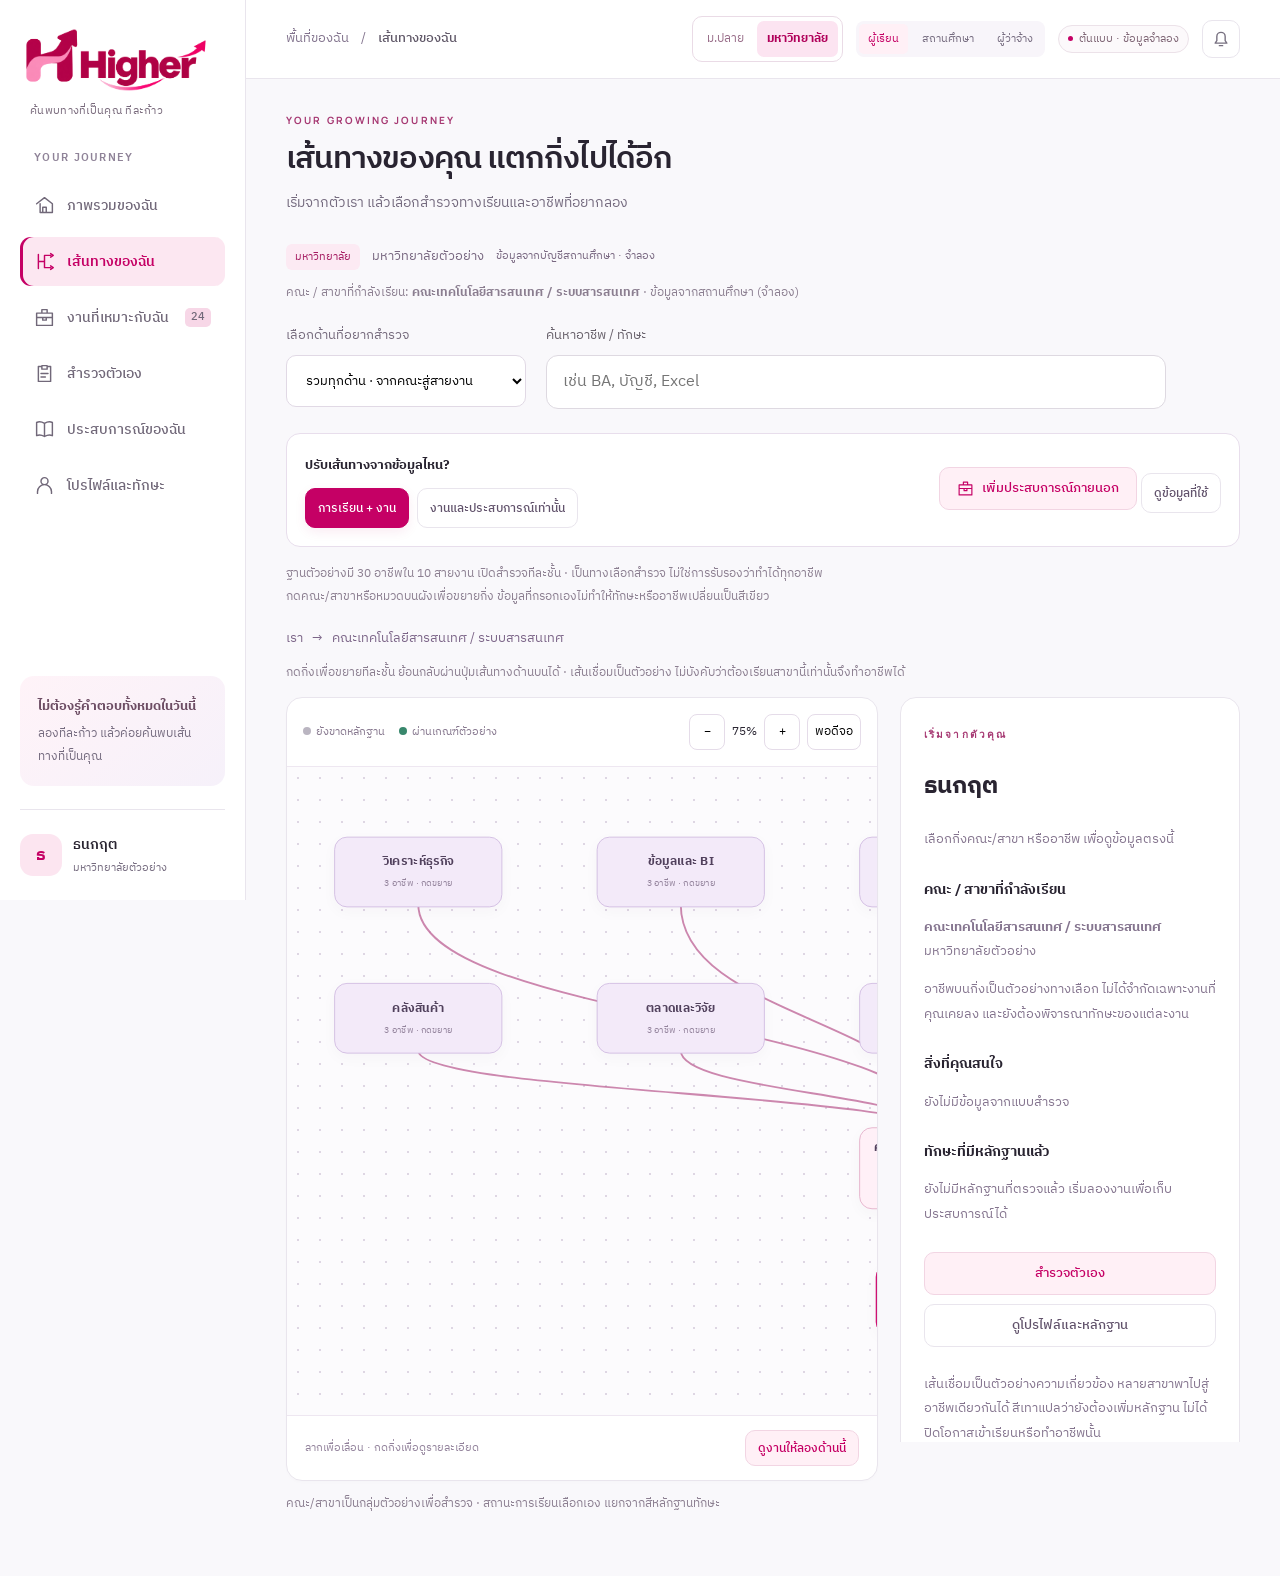
==== commit ad10d41c: "Add files via upload" ====
--- a/university.html
+++ b/university.html
@@ -14,6 +14,7 @@
   <link rel="stylesheet" href="tree-v6.css">
   <link rel="stylesheet" href="adaptive-journey.css">
   <link rel="stylesheet" href="audit-fixes.css">
+  <link rel="stylesheet" href="education-branches.css">
 </head>
 <body data-demo-cohort="university">
   <div id="app"></div><div id="overlay"></div><div id="toast" role="status" aria-live="polite"></div>
@@ -29,5 +30,6 @@
   <script src="demo-navigation.js"></script>
   <script src="adaptive-journey.js"></script>
   <script src="audit-fixes.js"></script>
+  <script src="education-branches.js"></script>
 </body>
 </html>
--- a/education-branches.css
+++ b/education-branches.css
@@ -0,0 +1 @@
+.education-branch-stage .branch-node.eduStudy{background:#fff8fc;border-color:#ddbbcf;width:240px}.education-branch-stage .branch-node.eduFamily{background:#f3eaf9;border-color:#cab2dc}.education-branch-stage .branch-node.currentstudy{background:#fff0f7;border-color:#dfa5c2}.education-branch-stage .branch-node b{font-size:16px;line-height:1.7}.education-branch-stage .branch-node small{font-size:12px;line-height:1.8}.education-crumbs{display:flex;gap:9px;align-items:center;flex-wrap:wrap;margin:18px 0 8px;font-size:13px;color:#7c6588;line-height:1.8}.education-crumbs button{border:1px solid #e5c7da;background:#fff4fa;color:#a31b63;border-radius:8px;padding:8px 12px;font:inherit;cursor:pointer}.education-crumbs button:focus-visible{outline:3px solid #bd0060;outline-offset:3px}
